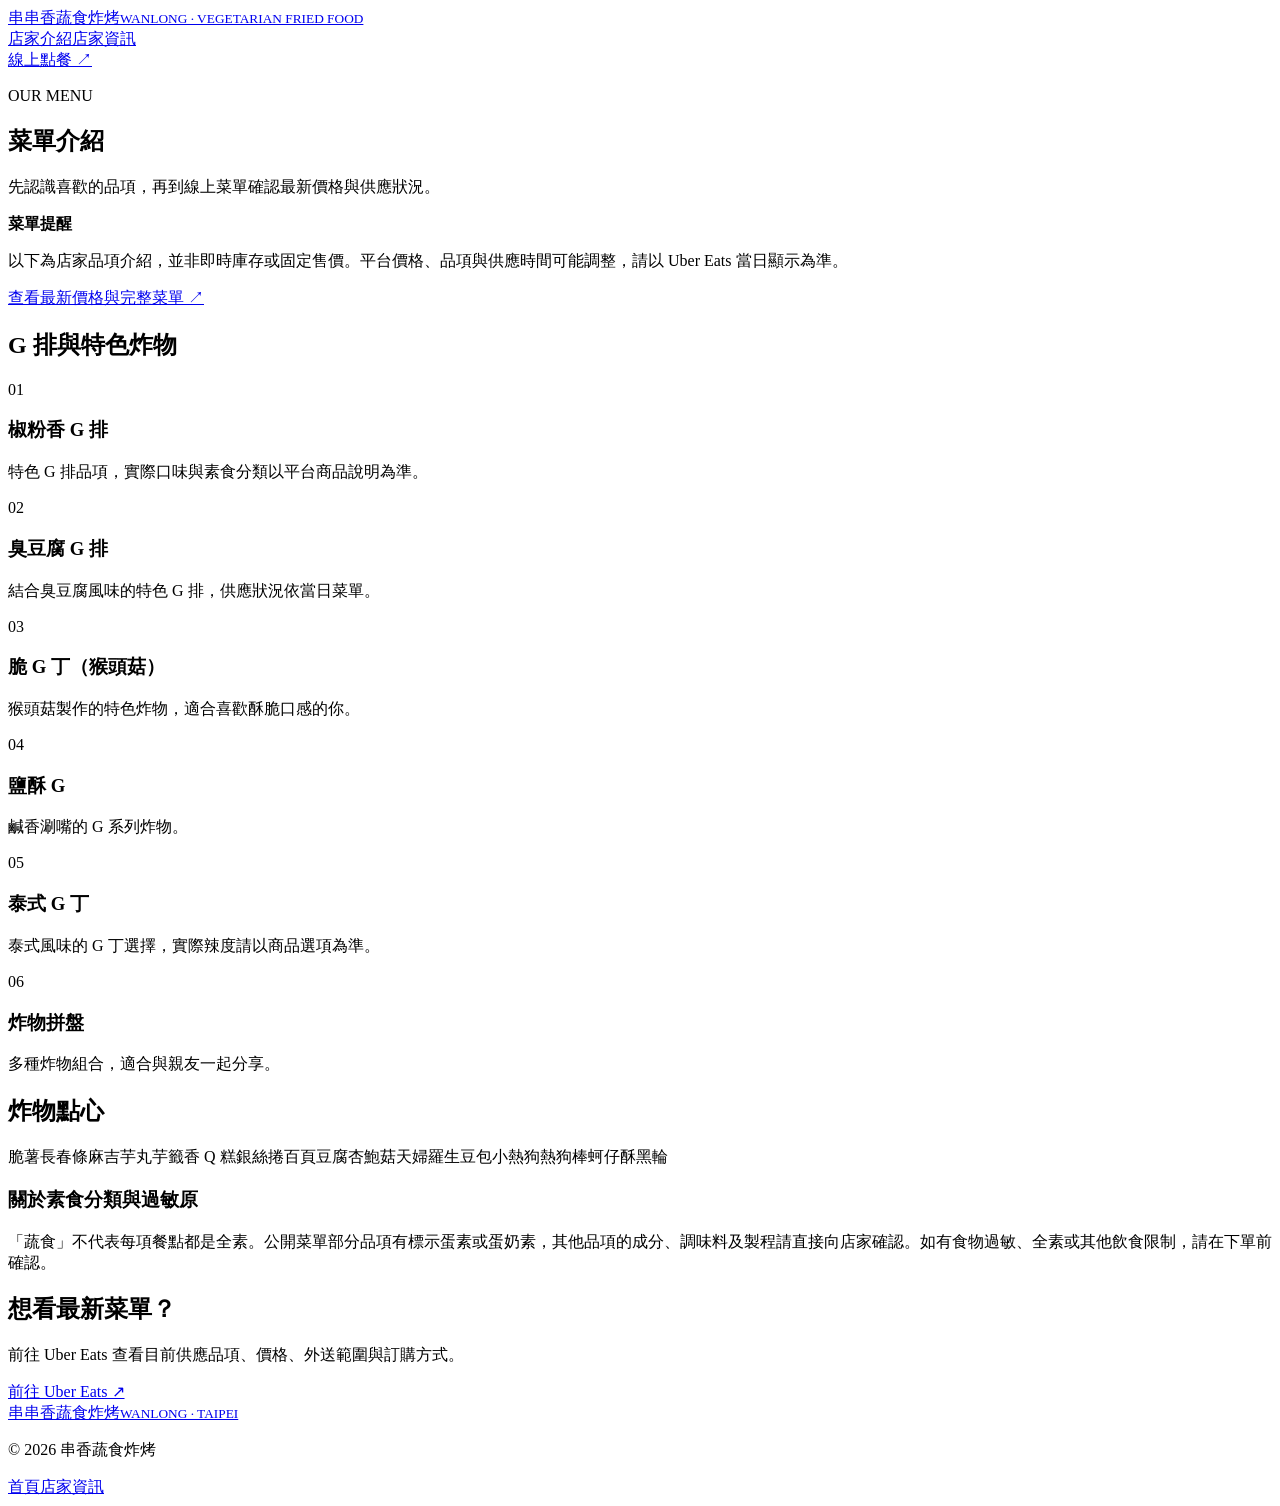
==== menu.html @ ce96e456 "Add files via upload" ====
<!doctype html>
<html lang="zh-Hant-TW"><head><meta charset="utf-8"><meta name="viewport" content="width=device-width,initial-scale=1"><meta name="theme-color" content="#173b2b"><title>菜單介紹｜串香蔬食炸烤萬隆店</title><meta name="description" content="查看串香蔬食炸烤萬隆店的 G 排、猴頭菇脆 G 丁、炸物拼盤與蔬食點心等品項。最新價格、供應狀況與素食分類請以 Uber Eats 當日菜單為準。"><meta name="robots" content="index,follow"><link rel="canonical" href="__SITE_URL__/menu.html"><meta property="og:title" content="菜單介紹｜串香蔬食炸烤"><meta property="og:description" content="認識串香蔬食炸烤的特色 G 排與蔬食炸物品項。"><meta property="og:url" content="__SITE_URL__/menu.html"><link rel="stylesheet" href="assets/style.css"><script type="application/ld+json">{"@context":"https://schema.org","@type":"Menu","name":"串香蔬食炸烤萬隆店菜單","url":"__SITE_URL__/menu.html","hasMenuSection":[{"@type":"MenuSection","name":"G排與特色炸物","hasMenuItem":[{"@type":"MenuItem","name":"椒粉香 G 排"},{"@type":"MenuItem","name":"臭豆腐 G 排"},{"@type":"MenuItem","name":"鹽酥 G"},{"@type":"MenuItem","name":"脆 G 丁（猴頭菇）"},{"@type":"MenuItem","name":"泰式 G 丁"}]},{"@type":"MenuSection","name":"炸物點心","hasMenuItem":[{"@type":"MenuItem","name":"炸物拼盤"},{"@type":"MenuItem","name":"脆薯"},{"@type":"MenuItem","name":"長春條"},{"@type":"MenuItem","name":"麻吉芋丸"},{"@type":"MenuItem","name":"芋籤"},{"@type":"MenuItem","name":"香 Q 糕"},{"@type":"MenuItem","name":"銀絲捲"},{"@type":"MenuItem","name":"百頁豆腐"},{"@type":"MenuItem","name":"杏鮑菇"},{"@type":"MenuItem","name":"天婦羅"},{"@type":"MenuItem","name":"生豆包"},{"@type":"MenuItem","name":"小熱狗"},{"@type":"MenuItem","name":"熱狗棒"}]}]}</script></head>
<body><header class="site-header"><div class="nav wrap"><a class="brand" href="index.html"><span class="brand-mark">串</span><span>串香蔬食炸烤<small>WANLONG · VEGETARIAN FRIED FOOD</small></span></a><nav><a href="index.html#about">店家介紹</a><a href="index.html#visit">店家資訊</a></nav><a class="nav-cta" href="https://www.ubereats.com/tw/store/萬德福串香蔬食炸烤-萬隆店/SmBEzq5xVdGjhF0NeCulvg" target="_blank" rel="noopener">線上點餐 ↗</a></div></header>
<main><section class="page-hero"><div class="wrap"><p class="eyebrow">OUR MENU</p><h1>菜單介紹</h1><p>先認識喜歡的品項，再到線上菜單確認最新價格與供應狀況。</p></div></section><section class="section wrap"><div class="menu-notice"><b>菜單提醒</b><p>以下為店家品項介紹，並非即時庫存或固定售價。平台價格、品項與供應時間可能調整，請以 Uber Eats 當日顯示為準。</p><a class="btn btn-green" href="https://www.ubereats.com/tw/store/萬德福串香蔬食炸烤-萬隆店/SmBEzq5xVdGjhF0NeCulvg" target="_blank" rel="noopener">查看最新價格與完整菜單 ↗</a></div><h2 class="menu-heading">G 排與特色炸物</h2><div class="menu-grid"><article class="menu-item"><span class="menu-index">01</span><h3>椒粉香 G 排</h3><p>特色 G 排品項，實際口味與素食分類以平台商品說明為準。</p></article><article class="menu-item"><span class="menu-index">02</span><h3>臭豆腐 G 排</h3><p>結合臭豆腐風味的特色 G 排，供應狀況依當日菜單。</p></article><article class="menu-item"><span class="menu-index">03</span><h3>脆 G 丁（猴頭菇）</h3><p>猴頭菇製作的特色炸物，適合喜歡酥脆口感的你。</p></article><article class="menu-item"><span class="menu-index">04</span><h3>鹽酥 G</h3><p>鹹香涮嘴的 G 系列炸物。</p></article><article class="menu-item"><span class="menu-index">05</span><h3>泰式 G 丁</h3><p>泰式風味的 G 丁選擇，實際辣度請以商品選項為準。</p></article><article class="menu-item"><span class="menu-index">06</span><h3>炸物拼盤</h3><p>多種炸物組合，適合與親友一起分享。</p></article></div><h2 class="menu-heading">炸物點心</h2><div class="tag-list"><span>脆薯</span><span>長春條</span><span>麻吉芋丸</span><span>芋籤</span><span>香 Q 糕</span><span>銀絲捲</span><span>百頁豆腐</span><span>杏鮑菇</span><span>天婦羅</span><span>生豆包</span><span>小熱狗</span><span>熱狗棒</span><span>蚵仔酥</span><span>黑輪</span></div><div class="diet-note"><h3>關於素食分類與過敏原</h3><p>「蔬食」不代表每項餐點都是全素。公開菜單部分品項有標示蛋素或蛋奶素，其他品項的成分、調味料及製程請直接向店家確認。如有食物過敏、全素或其他飲食限制，請在下單前確認。</p></div><div class="menu-bottom"><h2>想看最新菜單？</h2><p>前往 Uber Eats 查看目前供應品項、價格、外送範圍與訂購方式。</p><a class="btn btn-gold" href="https://www.ubereats.com/tw/store/萬德福串香蔬食炸烤-萬隆店/SmBEzq5xVdGjhF0NeCulvg" target="_blank" rel="noopener">前往 Uber Eats ↗</a></div></section></main><footer><div class="wrap footer-inner"><a class="brand footer-brand" href="index.html"><span class="brand-mark">串</span><span>串香蔬食炸烤<small>WANLONG · TAIPEI</small></span></a><p>© 2026 串香蔬食炸烤</p><div><a href="index.html">首頁</a><a href="index.html#visit">店家資訊</a></div></div></footer></body></html>
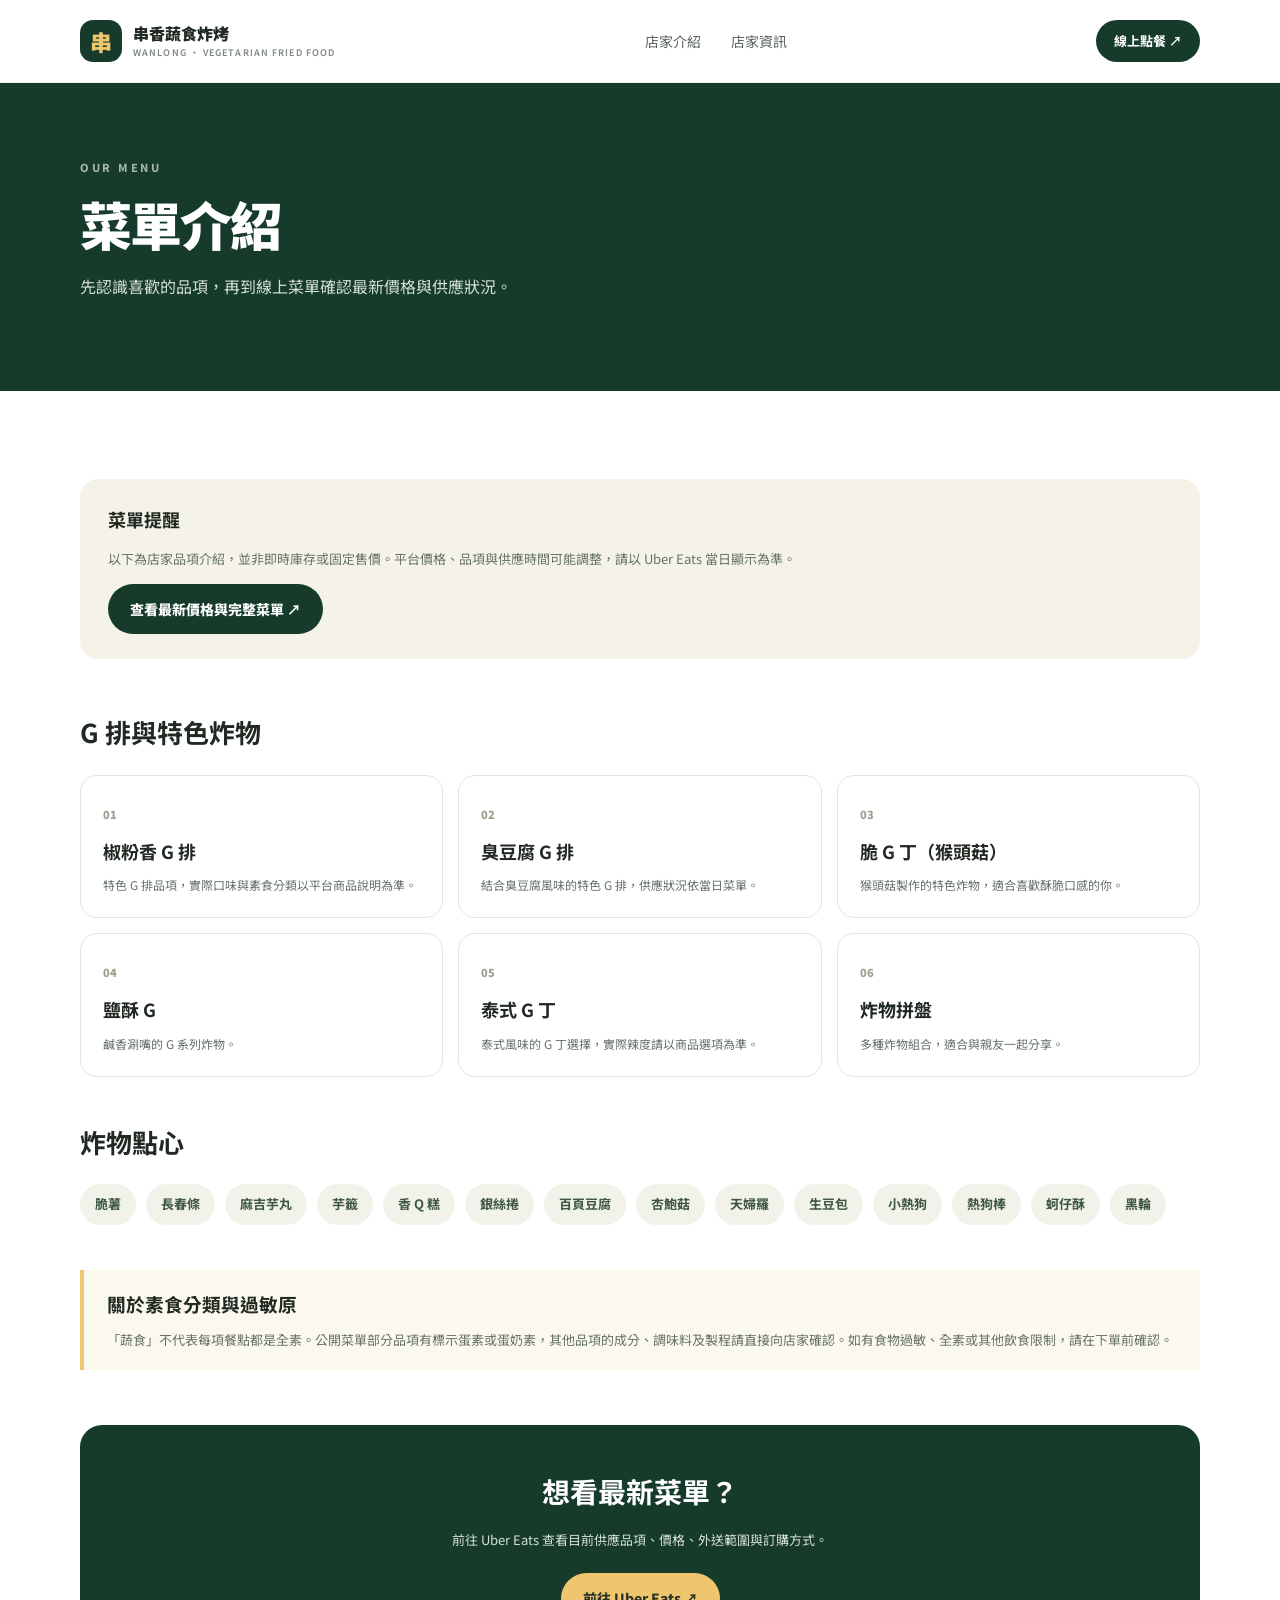
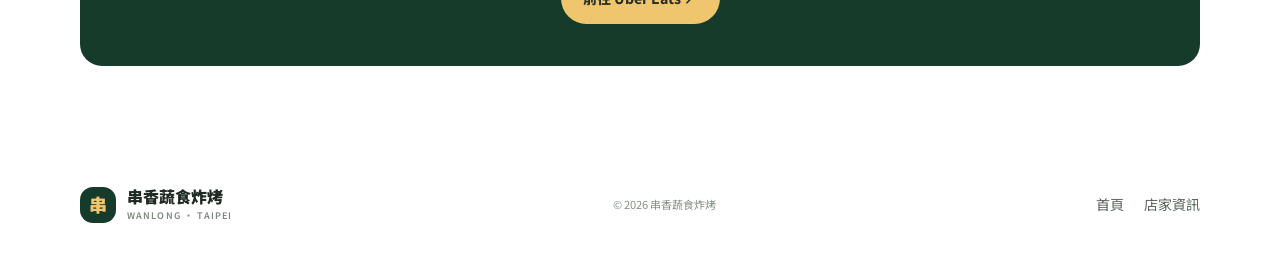
==== commit 75ac65ba: "menu.html" ====
--- a/menu.html
+++ b/menu.html
@@ -1,4 +1,4 @@
 <!doctype html>
-<html lang="zh-Hant-TW"><head><meta charset="utf-8"><meta name="viewport" content="width=device-width,initial-scale=1"><meta name="theme-color" content="#173b2b"><title>菜單介紹｜串香蔬食炸烤萬隆店</title><meta name="description" content="查看串香蔬食炸烤萬隆店的 G 排、猴頭菇脆 G 丁、炸物拼盤與蔬食點心等品項。最新價格、供應狀況與素食分類請以 Uber Eats 當日菜單為準。"><meta name="robots" content="index,follow"><link rel="canonical" href="__SITE_URL__/menu.html"><meta property="og:title" content="菜單介紹｜串香蔬食炸烤"><meta property="og:description" content="認識串香蔬食炸烤的特色 G 排與蔬食炸物品項。"><meta property="og:url" content="__SITE_URL__/menu.html"><link rel="stylesheet" href="assets/style.css"><script type="application/ld+json">{"@context":"https://schema.org","@type":"Menu","name":"串香蔬食炸烤萬隆店菜單","url":"__SITE_URL__/menu.html","hasMenuSection":[{"@type":"MenuSection","name":"G排與特色炸物","hasMenuItem":[{"@type":"MenuItem","name":"椒粉香 G 排"},{"@type":"MenuItem","name":"臭豆腐 G 排"},{"@type":"MenuItem","name":"鹽酥 G"},{"@type":"MenuItem","name":"脆 G 丁（猴頭菇）"},{"@type":"MenuItem","name":"泰式 G 丁"}]},{"@type":"MenuSection","name":"炸物點心","hasMenuItem":[{"@type":"MenuItem","name":"炸物拼盤"},{"@type":"MenuItem","name":"脆薯"},{"@type":"MenuItem","name":"長春條"},{"@type":"MenuItem","name":"麻吉芋丸"},{"@type":"MenuItem","name":"芋籤"},{"@type":"MenuItem","name":"香 Q 糕"},{"@type":"MenuItem","name":"銀絲捲"},{"@type":"MenuItem","name":"百頁豆腐"},{"@type":"MenuItem","name":"杏鮑菇"},{"@type":"MenuItem","name":"天婦羅"},{"@type":"MenuItem","name":"生豆包"},{"@type":"MenuItem","name":"小熱狗"},{"@type":"MenuItem","name":"熱狗棒"}]}]}</script></head>
+<html lang="zh-Hant-TW"><head><meta charset="utf-8"><meta name="viewport" content="width=device-width,initial-scale=1"><meta name="theme-color" content="#173b2b"><title>菜單介紹｜串香蔬食炸烤萬隆店</title><meta name="description" content="查看串香蔬食炸烤萬隆店的 G 排、猴頭菇脆 G 丁、炸物拼盤與蔬食點心等品項。最新價格、供應狀況與素食分類請以 Uber Eats 當日菜單為準。"><meta name="robots" content="index,follow"><link rel="canonical" href="https://friedskewers.github.io/chuangxiang-website/menu.html"><meta property="og:title" content="菜單介紹｜串香蔬食炸烤"><meta property="og:description" content="認識串香蔬食炸烤的特色 G 排與蔬食炸物品項。"><meta property="og:url" content="https://friedskewers.github.io/chuangxiang-website/menu.html"><link rel="stylesheet" href="style.css"><script type="application/ld+json">{"@context":"https://schema.org","@type":"Menu","name":"串香蔬食炸烤萬隆店菜單","url":"https://friedskewers.github.io/chuangxiang-website/menu.html","hasMenuSection":[{"@type":"MenuSection","name":"G排與特色炸物","hasMenuItem":[{"@type":"MenuItem","name":"椒粉香 G 排"},{"@type":"MenuItem","name":"臭豆腐 G 排"},{"@type":"MenuItem","name":"鹽酥 G"},{"@type":"MenuItem","name":"脆 G 丁（猴頭菇）"},{"@type":"MenuItem","name":"泰式 G 丁"}]},{"@type":"MenuSection","name":"炸物點心","hasMenuItem":[{"@type":"MenuItem","name":"炸物拼盤"},{"@type":"MenuItem","name":"脆薯"},{"@type":"MenuItem","name":"長春條"},{"@type":"MenuItem","name":"麻吉芋丸"},{"@type":"MenuItem","name":"芋籤"},{"@type":"MenuItem","name":"香 Q 糕"},{"@type":"MenuItem","name":"銀絲捲"},{"@type":"MenuItem","name":"百頁豆腐"},{"@type":"MenuItem","name":"杏鮑菇"},{"@type":"MenuItem","name":"天婦羅"},{"@type":"MenuItem","name":"生豆包"},{"@type":"MenuItem","name":"小熱狗"},{"@type":"MenuItem","name":"熱狗棒"}]}]}</script></head>
 <body><header class="site-header"><div class="nav wrap"><a class="brand" href="index.html"><span class="brand-mark">串</span><span>串香蔬食炸烤<small>WANLONG · VEGETARIAN FRIED FOOD</small></span></a><nav><a href="index.html#about">店家介紹</a><a href="index.html#visit">店家資訊</a></nav><a class="nav-cta" href="https://www.ubereats.com/tw/store/萬德福串香蔬食炸烤-萬隆店/SmBEzq5xVdGjhF0NeCulvg" target="_blank" rel="noopener">線上點餐 ↗</a></div></header>
 <main><section class="page-hero"><div class="wrap"><p class="eyebrow">OUR MENU</p><h1>菜單介紹</h1><p>先認識喜歡的品項，再到線上菜單確認最新價格與供應狀況。</p></div></section><section class="section wrap"><div class="menu-notice"><b>菜單提醒</b><p>以下為店家品項介紹，並非即時庫存或固定售價。平台價格、品項與供應時間可能調整，請以 Uber Eats 當日顯示為準。</p><a class="btn btn-green" href="https://www.ubereats.com/tw/store/萬德福串香蔬食炸烤-萬隆店/SmBEzq5xVdGjhF0NeCulvg" target="_blank" rel="noopener">查看最新價格與完整菜單 ↗</a></div><h2 class="menu-heading">G 排與特色炸物</h2><div class="menu-grid"><article class="menu-item"><span class="menu-index">01</span><h3>椒粉香 G 排</h3><p>特色 G 排品項，實際口味與素食分類以平台商品說明為準。</p></article><article class="menu-item"><span class="menu-index">02</span><h3>臭豆腐 G 排</h3><p>結合臭豆腐風味的特色 G 排，供應狀況依當日菜單。</p></article><article class="menu-item"><span class="menu-index">03</span><h3>脆 G 丁（猴頭菇）</h3><p>猴頭菇製作的特色炸物，適合喜歡酥脆口感的你。</p></article><article class="menu-item"><span class="menu-index">04</span><h3>鹽酥 G</h3><p>鹹香涮嘴的 G 系列炸物。</p></article><article class="menu-item"><span class="menu-index">05</span><h3>泰式 G 丁</h3><p>泰式風味的 G 丁選擇，實際辣度請以商品選項為準。</p></article><article class="menu-item"><span class="menu-index">06</span><h3>炸物拼盤</h3><p>多種炸物組合，適合與親友一起分享。</p></article></div><h2 class="menu-heading">炸物點心</h2><div class="tag-list"><span>脆薯</span><span>長春條</span><span>麻吉芋丸</span><span>芋籤</span><span>香 Q 糕</span><span>銀絲捲</span><span>百頁豆腐</span><span>杏鮑菇</span><span>天婦羅</span><span>生豆包</span><span>小熱狗</span><span>熱狗棒</span><span>蚵仔酥</span><span>黑輪</span></div><div class="diet-note"><h3>關於素食分類與過敏原</h3><p>「蔬食」不代表每項餐點都是全素。公開菜單部分品項有標示蛋素或蛋奶素，其他品項的成分、調味料及製程請直接向店家確認。如有食物過敏、全素或其他飲食限制，請在下單前確認。</p></div><div class="menu-bottom"><h2>想看最新菜單？</h2><p>前往 Uber Eats 查看目前供應品項、價格、外送範圍與訂購方式。</p><a class="btn btn-gold" href="https://www.ubereats.com/tw/store/萬德福串香蔬食炸烤-萬隆店/SmBEzq5xVdGjhF0NeCulvg" target="_blank" rel="noopener">前往 Uber Eats ↗</a></div></section></main><footer><div class="wrap footer-inner"><a class="brand footer-brand" href="index.html"><span class="brand-mark">串</span><span>串香蔬食炸烤<small>WANLONG · TAIPEI</small></span></a><p>© 2026 串香蔬食炸烤</p><div><a href="index.html">首頁</a><a href="index.html#visit">店家資訊</a></div></div></footer></body></html>
--- a/style.css
+++ b/style.css
@@ -0,0 +1,4 @@
+@import url('https://fonts.googleapis.com/css2?family=Noto+Sans+TC:wght@400;500;600;700;800;900&display=swap');
+:root{--forest:#173b2b;--forest2:#24533b;--ink:#202a22;--muted:#66736a;--cream:#f7f4e9;--gold:#efc66e;--line:#e3e6dc;--white:#fff;--radius:22px}*{box-sizing:border-box}html{scroll-behavior:smooth}body{margin:0;background:#fff;color:var(--ink);font-family:'Noto Sans TC',system-ui,sans-serif;line-height:1.75}a{color:inherit}.wrap{width:min(1120px,calc(100% - 44px));margin-inline:auto}.site-header{background:#fff;border-bottom:1px solid #edf0e9;position:relative;z-index:2}.nav{height:82px;display:flex;align-items:center;justify-content:space-between;gap:24px}.brand{display:flex;align-items:center;gap:11px;text-decoration:none;font-weight:900;line-height:1.2}.brand-mark{width:42px;height:42px;border-radius:13px;background:var(--forest);color:var(--gold);display:grid;place-items:center;font-size:22px}.brand small{display:block;color:#7d897f;font-size:9px;letter-spacing:1.1px;font-weight:600;margin-top:5px}.nav nav{display:flex;gap:30px}.nav nav a,.footer-inner a:not(.brand){text-decoration:none;font-size:14px;color:#59655d}.nav-cta{background:var(--forest);color:#fff;text-decoration:none;padding:10px 18px;border-radius:99px;font-weight:700;font-size:13px}.hero{background:var(--forest);color:#fff;overflow:hidden;position:relative}.hero-grid{min-height:555px;display:grid;grid-template-columns:1.1fr .9fr;align-items:center;gap:30px;padding-block:70px}.eyebrow{font-size:11px;letter-spacing:2.5px;font-weight:800;color:#a3b7a7;margin:0 0 16px}.hero h1,.page-hero h1{font-size:clamp(42px,6vw,70px);line-height:1.2;letter-spacing:-2px;margin:0 0 24px;font-weight:900}.hero h1 em{font-style:normal;color:var(--gold)}.hero-lead{font-size:17px;color:#d7e2d8;max-width:510px}.hero-actions{display:flex;gap:12px;flex-wrap:wrap;margin-top:32px}.btn{display:inline-flex;align-items:center;justify-content:center;padding:13px 22px;border-radius:99px;text-decoration:none;font-size:14px;font-weight:800;transition:transform .2s}.btn:hover{transform:translateY(-2px)}.btn-gold{background:var(--gold);color:#283126}.btn-outline{border:1px solid #8da394;color:#fff}.btn-green{background:var(--forest);color:#fff}.hero-note{font-size:12px;color:#afc0b2;margin-top:26px}.hero-art{height:380px;position:relative;display:grid;place-items:center}.art-circle{position:absolute;width:360px;height:360px;border-radius:50%;background:#315c42;border:1px solid #5d7c62}.food-card{position:relative;width:270px;height:290px;background:#f8f2df;border-radius:28px;box-shadow:0 30px 60px #0a20164d;transform:rotate(5deg);display:flex;align-items:center;justify-content:center;flex-direction:column;color:var(--forest)}.food-tag{position:absolute;top:22px;background:var(--gold);padding:5px 13px;border-radius:50px;font-size:11px;font-weight:800}.food-illustration{width:180px;height:150px;position:relative;background:#e7c98d;border-radius:50%;border:12px solid #fff;box-shadow:0 8px 0 #d8c69e;display:flex;justify-content:center;align-items:center;gap:8px;transform:rotate(-12deg)}.fry{display:block;width:22px;height:100px;border-radius:12px;background:linear-gradient(90deg,#b96d2c,#f4c36b,#d98b39);box-shadow:inset -3px 0 #b97634}.fry-a{transform:rotate(-25deg) translateY(5px)}.fry-b{transform:rotate(-8deg) translateY(-8px)}.fry-c{transform:rotate(13deg) translateY(-4px)}.fry-d{transform:rotate(28deg) translateY(6px)}.leaf{position:absolute;color:#4c874e;font-size:38px;right:15px;top:15px}.food-card strong{margin-top:25px;font-size:17px}.food-card small{font-size:9px;letter-spacing:2px;color:#758476}.spark{position:absolute;color:var(--gold);font-size:42px}.spark-one{top:25px;right:12px}.spark-two{bottom:25px;left:8px}.quick-info{background:var(--cream)}.quick-grid{display:grid;grid-template-columns:repeat(3,1fr);padding-block:25px;gap:22px}.quick-grid>div{display:flex;align-items:center;gap:14px}.quick-icon{width:42px;height:42px;border-radius:50%;background:#e9e4d2;color:var(--forest);display:grid;place-items:center;font-size:22px}.quick-grid p{margin:0}.quick-grid b,.quick-grid small{display:block}.quick-grid b{font-size:14px}.quick-grid small{font-size:11px;color:var(--muted)}.section{padding-block:88px}.section-heading{max-width:700px;margin-bottom:35px}.section-heading h2,.visit h2,.faq-section h2{font-size:clamp(28px,4vw,42px);line-height:1.3;margin:0 0 17px}.section-heading>p:last-child{color:var(--muted);font-size:15px}.section .eyebrow,.faq-section .eyebrow,.visit .eyebrow{color:#79917e}.feature-grid{display:grid;grid-template-columns:repeat(3,1fr);gap:18px}.feature{border-radius:var(--radius);padding:30px;min-height:245px}.feature-number{font-size:12px;opacity:.65;font-weight:800}.feature h3{font-size:23px;margin:22px 0 8px}.feature p{font-size:13px;opacity:.8;min-height:66px}.feature a{font-size:13px;font-weight:800;text-decoration:none}.feature-dark{background:#202f26;color:#fff}.feature-cream{background:#f3eedf;color:#29352c}.feature-green{background:#dce8d8;color:#203b2b}.banner{background:#f1f3e9}.banner-inner{display:flex;align-items:center;justify-content:space-between;gap:25px;padding-block:48px}.banner h2{font-size:32px;margin:0}.banner p:not(.eyebrow){color:var(--muted);margin:5px 0 0}.visit{display:grid;grid-template-columns:.85fr 1.15fr;gap:55px;align-items:center}.visit>div>p{color:var(--muted)}.text-link{color:var(--forest);font-weight:800}.muted{font-size:12px}.visit-actions{display:flex;align-items:center;gap:20px;margin-top:25px}.map-card{height:340px;border-radius:var(--radius);overflow:hidden;background:#e7ece4}.map-card iframe{width:100%;height:100%;border:0}.faq-section{background:#f8f7f1;padding-block:75px}.faq-section h2{margin-bottom:24px}.faq{max-width:850px}.faq details{border-top:1px solid #dfe4da;padding:18px 0}.faq details:last-child{border-bottom:1px solid #dfe4da}.faq summary{font-weight:800;cursor:pointer}.faq details p{color:var(--muted);font-size:14px}.footer-inner{display:flex;align-items:center;justify-content:space-between;gap:22px;padding-block:30px}.footer-inner>p{font-size:11px;color:#859087}.footer-inner>div{display:flex;gap:20px}.footer-brand .brand-mark{width:36px;height:36px;font-size:18px}.page-hero{background:var(--forest);color:#fff;padding-block:75px}.page-hero h1{font-size:52px;margin-bottom:10px}.page-hero p:last-child{color:#d3dfd5}.menu-notice{padding:25px 28px;background:#f5f2e7;border-radius:18px;margin-bottom:50px}.menu-notice b{font-size:18px}.menu-notice p{color:var(--muted);font-size:13px}.menu-heading{font-size:26px;margin:42px 0 20px}.menu-grid{display:grid;grid-template-columns:repeat(3,1fr);gap:15px}.menu-item{border:1px solid var(--line);border-radius:17px;padding:22px;background:#fff}.menu-index{font-size:11px;color:#9a9f8e;font-weight:900}.menu-item h3{font-size:18px;margin:10px 0 7px}.menu-item p{font-size:12px;color:var(--muted);margin:0}.tag-list{display:flex;gap:10px;flex-wrap:wrap}.tag-list span{padding:9px 15px;border-radius:30px;background:#f1f3eb;color:#405746;font-size:13px;font-weight:700}.diet-note{margin-top:45px;border-left:4px solid var(--gold);padding:18px 23px;background:#fbf8ee}.diet-note h3{margin:0 0 8px}.diet-note p{font-size:13px;color:var(--muted);margin:0}.menu-bottom{text-align:center;background:var(--forest);color:#fff;padding:42px 20px;border-radius:22px;margin-top:55px}.menu-bottom h2{font-size:28px;margin:0}.menu-bottom p{color:#d3dfd5;font-size:13px;margin-bottom:22px}
+@media(max-width:760px){.nav{height:auto;min-height:72px;flex-wrap:wrap;padding-block:13px}.nav nav{order:3;width:100%;justify-content:center;gap:24px;padding:8px 0 2px}.nav-cta{font-size:12px;padding:9px 14px}.hero-grid{grid-template-columns:1fr;padding-block:58px 35px}.hero-art{height:320px;margin-top:5px}.art-circle{width:290px;height:290px}.food-card{transform:scale(.88) rotate(5deg)}.quick-grid{grid-template-columns:1fr;gap:14px;padding-block:20px}.quick-grid small{font-size:12px}.section{padding-block:60px}.feature-grid,.menu-grid{grid-template-columns:1fr}.feature{min-height:0}.feature p{min-height:0}.banner-inner{align-items:flex-start;flex-direction:column}.visit{grid-template-columns:1fr;gap:25px}.map-card{height:280px}.footer-inner{align-items:flex-start;flex-direction:column}.page-hero{padding-block:55px}.page-hero h1{font-size:42px}.menu-notice{padding:20px}.visit-actions{flex-wrap:wrap}}
+@media(prefers-reduced-motion:reduce){html{scroll-behavior:auto}*,*:before,*:after{transition:none!important}}
